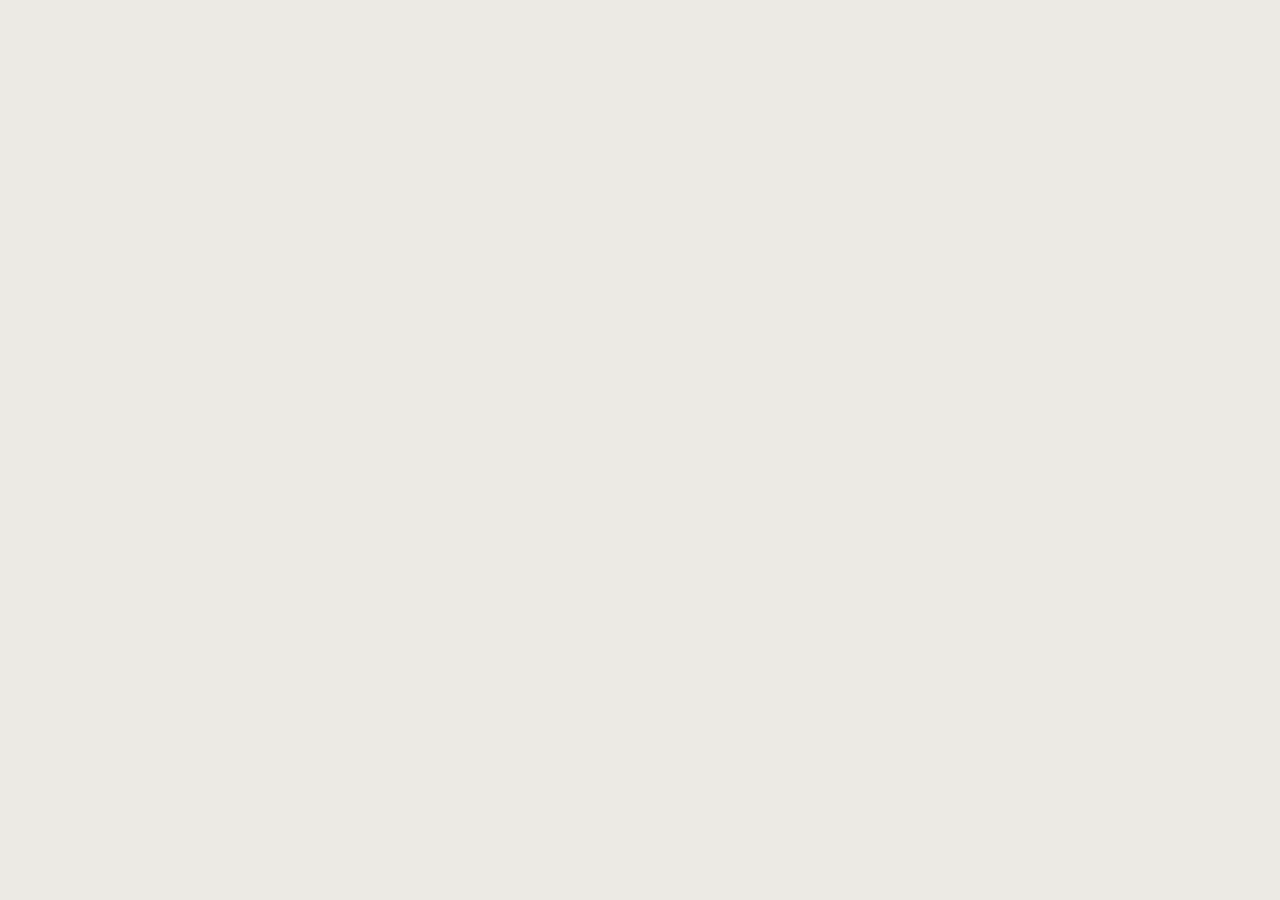
==== index.html @ 84afbc60 "FitMus : PWA courses, stock et recettes prise de masse Planning bienveillant (Mangé / Dehors / Je pa" ====
<!doctype html>
<html lang="fr">
<head>
  <meta charset="utf-8" />
  <meta name="viewport" content="width=device-width, initial-scale=1, viewport-fit=cover" />
  <meta name="theme-color" content="#F6F5F1" />
  <meta name="apple-mobile-web-app-capable" content="yes" />
  <meta name="apple-mobile-web-app-status-bar-style" content="default" />
  <meta name="apple-mobile-web-app-title" content="FitMus" />
  <title>FitMus</title>
  <link rel="manifest" href="manifest.webmanifest" />
  <link rel="icon" href="icons/icon.svg" type="image/svg+xml" />
  <link rel="apple-touch-icon" href="icons/icon.svg" />
  <link rel="preconnect" href="https://fonts.googleapis.com" />
  <link rel="preconnect" href="https://fonts.gstatic.com" crossorigin />
  <link href="https://fonts.googleapis.com/css2?family=Plus+Jakarta+Sans:wght@400;500;600;700;800&display=swap" rel="stylesheet" />
  <link rel="stylesheet" href="css/app.css" />
  <script type="importmap">
  {
    "imports": {
      "preact": "https://unpkg.com/preact@10.24.3/dist/preact.module.js",
      "preact/hooks": "https://unpkg.com/preact@10.24.3/hooks/dist/hooks.module.js",
      "htm": "https://unpkg.com/htm@3.1.1/dist/htm.module.js"
    }
  }
  </script>
</head>
<body>
  <div id="app"></div>
  <script type="module" src="js/main.js"></script>
  <script>
    if ('serviceWorker' in navigator) {
      window.addEventListener('load', () => navigator.serviceWorker.register('sw.js').catch(() => {}));
    }
  </script>
</body>
</html>
---- css/app.css ----
/* FitMus : design system. Mode clair lumineux, accents vert sauge / ardoise, badges doux. */
:root {
  color-scheme: light;
  --bg: #F6F5F1;
  --surface: #FFFFFF;
  --surface-2: #F1F0EB;
  --surface-3: #E9E7E1;
  --ink: #1E2A32;
  --ink-2: #51606B;
  --ink-3: #8B959C;
  --line: #E8E6E0;

  --sage: #6E9479;
  --sage-600: #557A61;
  --sage-700: #44654F;
  --sage-100: #DCE8DF;
  --sage-50: #EEF4EF;
  --slate: #3D5160;
  --slate-100: #DCE3E8;
  --slate-50: #ECF0F3;

  --amber: #8F621A;  --amber-50: #FBF1DF;
  --peach: #9C5537;  --peach-50: #FCEAE1;
  --lav: #6359A0;    --lav-50: #EFEDF8;
  --sky: #376688;    --sky-50: #E6EFF6;
  --mint: #2F7461;   --mint-50: #E2F2EC;
  --mute: #6B747B;   --mute-50: #EEEEEC;

  --r-sm: 12px;
  --r: 16px;
  --r-lg: 24px;
  --shadow-sm: 0 1px 2px rgba(30, 42, 50, .05);
  --shadow: 0 1px 2px rgba(30, 42, 50, .04), 0 6px 20px rgba(30, 42, 50, .06);
  --shadow-lg: 0 10px 40px rgba(30, 42, 50, .16);
  --ease: cubic-bezier(.2, .8, .2, 1);
  --font: 'Plus Jakarta Sans', system-ui, -apple-system, 'Segoe UI', Roboto, sans-serif;
  --nav-h: 68px;
  --safe-b: env(safe-area-inset-bottom, 0px);
}

* { box-sizing: border-box; -webkit-tap-highlight-color: transparent; }
html, body { margin: 0; padding: 0; }
body {
  background: var(--bg);
  color: var(--ink);
  font-family: var(--font);
  font-size: 15px;
  line-height: 1.45;
  -webkit-font-smoothing: antialiased;
  overscroll-behavior-y: none;
}
button { font: inherit; color: inherit; border: 0; background: none; padding: 0; cursor: pointer; }
input, textarea, select { font: inherit; color: inherit; }
h1, h2, h3, h4, p { margin: 0; }

/* ---------- App shell ---------- */
.app { max-width: 520px; margin: 0 auto; min-height: 100dvh; position: relative; }
.screen { padding: 12px 16px calc(var(--nav-h) + var(--safe-b) + 96px); animation: fadeUp .28s var(--ease); }
.screen.has-cta { padding-bottom: calc(var(--nav-h) + var(--safe-b) + 120px); }

.topbar { display: flex; align-items: center; justify-content: space-between; gap: 12px; padding: 8px 0 14px; }
.eyebrow { font-size: 12px; font-weight: 600; letter-spacing: .06em; text-transform: uppercase; color: var(--ink-3); }
.h1 { font-size: 26px; font-weight: 800; letter-spacing: -.02em; line-height: 1.15; }
.h2 { font-size: 18px; font-weight: 700; letter-spacing: -.01em; }
.h3 { font-size: 15px; font-weight: 700; }
.muted { color: var(--ink-2); }
.subtle { color: var(--ink-3); font-size: 13px; }
.small { font-size: 13px; }
.xs { font-size: 12px; }
.strong { font-weight: 700; }
.num { font-variant-numeric: tabular-nums; }
.section-title { display: flex; align-items: baseline; justify-content: space-between; margin: 22px 2px 10px; }
.stack > * + * { margin-top: 10px; }
.row { display: flex; align-items: center; gap: 10px; }
.row.wrap { flex-wrap: wrap; }
.row.between { justify-content: space-between; }
.grow { flex: 1; min-width: 0; }
.ellipsis { white-space: nowrap; overflow: hidden; text-overflow: ellipsis; }
.center { text-align: center; }

/* ---------- Bottom nav ---------- */
.bottom-nav {
  position: fixed; left: 50%; transform: translateX(-50%); bottom: 0; z-index: 40;
  width: 100%; max-width: 520px;
  height: calc(var(--nav-h) + var(--safe-b)); padding: 6px 10px var(--safe-b);
  background: rgba(255, 255, 255, .92); backdrop-filter: blur(16px); -webkit-backdrop-filter: blur(16px);
  border-top: 1px solid var(--line);
  display: grid; grid-template-columns: repeat(4, 1fr);
}
.nav-btn { display: flex; flex-direction: column; align-items: center; justify-content: center; gap: 3px; font-size: 11px; font-weight: 600; color: var(--ink-3); position: relative; transition: color .2s; }
.nav-btn .nav-ico { width: 52px; height: 30px; border-radius: 999px; display: grid; place-items: center; transition: background .25s var(--ease), transform .2s var(--ease); }
.nav-btn.active { color: var(--sage-700); }
.nav-btn.active .nav-ico { background: var(--sage-100); }
.nav-btn:active .nav-ico { transform: scale(.92); }
.nav-badge { position: absolute; top: 2px; left: calc(50% + 10px); min-width: 18px; height: 18px; padding: 0 5px; border-radius: 999px; background: var(--slate); color: #fff; font-size: 10px; font-weight: 700; display: grid; place-items: center; }

/* ---------- Cards ---------- */
.card { background: var(--surface); border-radius: var(--r); box-shadow: var(--shadow); padding: 14px; }
.card.flat { box-shadow: none; border: 1px solid var(--line); }
.card.tint-sage { background: var(--sage-50); box-shadow: none; }
.card.tint-slate { background: var(--slate-50); box-shadow: none; }
.card.tint-amber { background: var(--amber-50); box-shadow: none; }
.card.tint-lav { background: var(--lav-50); box-shadow: none; }
.card.pad-lg { padding: 18px; }
.card.tappable { transition: transform .15s var(--ease), box-shadow .2s; cursor: pointer; }
.card.tappable:active { transform: scale(.985); }

/* ---------- Buttons ---------- */
.btn { display: inline-flex; align-items: center; justify-content: center; gap: 8px; height: 44px; padding: 0 18px; border-radius: 999px; font-weight: 700; font-size: 15px; transition: transform .12s var(--ease), background .2s, opacity .2s; white-space: nowrap; }
.btn:active { transform: scale(.96); }
.btn:disabled { opacity: .45; pointer-events: none; }
.btn.primary { background: var(--sage-600); color: #fff; box-shadow: 0 6px 18px rgba(85, 122, 97, .3); }
.btn.dark { background: var(--slate); color: #fff; }
.btn.soft { background: var(--sage-50); color: var(--sage-700); }
.btn.ghost { background: var(--surface-2); color: var(--ink); }
.btn.outline { border: 1.5px solid var(--line); background: var(--surface); }
.btn.block { width: 100%; }
.btn.lg { height: 54px; font-size: 16px; }
.btn.sm { height: 34px; padding: 0 12px; font-size: 13px; }
.icon-btn { width: 40px; height: 40px; border-radius: 999px; display: grid; place-items: center; background: var(--surface); box-shadow: var(--shadow-sm); border: 1px solid var(--line); transition: transform .12s var(--ease); flex: none; }
.icon-btn:active { transform: scale(.9); }
.icon-btn.sm { width: 32px; height: 32px; }
.icon-btn.plain { background: transparent; box-shadow: none; border: 0; }

/* Actions rapides sur les créneaux */
.quick-actions { display: grid; grid-template-columns: repeat(3, 1fr); gap: 6px; margin-top: 12px; }
.qa { display: flex; align-items: center; justify-content: center; gap: 6px; height: 38px; border-radius: 12px; font-size: 12.5px; font-weight: 700; background: var(--surface-2); color: var(--ink-2); transition: transform .12s var(--ease), background .2s; }
.qa:active { transform: scale(.95); }
.qa.eat { background: var(--sage-50); color: var(--sage-700); }
.qa.out { background: var(--slate-50); color: var(--slate); }
.qa.skip { background: var(--lav-50); color: var(--lav); }

/* CTA flottant */
.floating-cta { position: fixed; left: 50%; transform: translateX(-50%); bottom: calc(var(--nav-h) + var(--safe-b) + 12px); width: calc(100% - 32px); max-width: 488px; z-index: 30; animation: fadeUp .35s var(--ease); }

/* ---------- Chips ---------- */
.chips { display: flex; gap: 8px; flex-wrap: wrap; }
.chips.scroll { flex-wrap: nowrap; overflow-x: auto; scrollbar-width: none; margin: 0 -16px; padding: 2px 16px 4px; }
.chips.scroll::-webkit-scrollbar { display: none; }
.chip { display: inline-flex; align-items: center; gap: 6px; height: 36px; padding: 0 14px; border-radius: 999px; background: var(--surface); border: 1.5px solid var(--line); font-size: 13.5px; font-weight: 600; color: var(--ink-2); white-space: nowrap; transition: all .18s var(--ease); flex: none; }
.chip:active { transform: scale(.95); }
.chip.active { background: var(--slate); border-color: var(--slate); color: #fff; }
.chip.active-sage { background: var(--sage-600); border-color: var(--sage-600); color: #fff; }
.chip.sm { height: 30px; padding: 0 11px; font-size: 12.5px; }
.chip .x { opacity: .6; margin-right: -4px; }
.chip.dashed { border-style: dashed; color: var(--ink-3); }

/* ---------- Badges ---------- */
.badge { display: inline-flex; align-items: center; gap: 4px; height: 22px; padding: 0 8px; border-radius: 999px; font-size: 11.5px; font-weight: 700; white-space: nowrap; }
.badge.sage { background: var(--sage-50); color: var(--sage-700); }
.badge.slate { background: var(--slate-50); color: var(--slate); }
.badge.amber { background: var(--amber-50); color: var(--amber); }
.badge.peach { background: var(--peach-50); color: var(--peach); }
.badge.lav { background: var(--lav-50); color: var(--lav); }
.badge.sky { background: var(--sky-50); color: var(--sky); }
.badge.mint { background: var(--mint-50); color: var(--mint); }
.badge.mute { background: var(--mute-50); color: var(--mute); }
.badge.neutral { background: var(--surface-2); color: var(--ink-2); }

/* ---------- Segmented ---------- */
.seg { display: flex; background: var(--surface-3); border-radius: 999px; padding: 4px; gap: 2px; }
.seg button { flex: 1; height: 36px; border-radius: 999px; font-size: 13.5px; font-weight: 700; color: var(--ink-2); transition: all .22s var(--ease); display: inline-flex; align-items: center; justify-content: center; gap: 6px; }
.seg button.on { background: var(--surface); color: var(--ink); box-shadow: var(--shadow-sm); }

/* ---------- Day strip ---------- */
.days { display: grid; grid-template-columns: repeat(7, 1fr); gap: 6px; }
.day { display: flex; flex-direction: column; align-items: center; padding: 8px 0 7px; border-radius: 14px; background: var(--surface); border: 1.5px solid transparent; transition: all .2s var(--ease); }
.day .dname { font-size: 11px; font-weight: 600; color: var(--ink-3); text-transform: uppercase; letter-spacing: .03em; }
.day .dnum { font-size: 17px; font-weight: 800; margin-top: 1px; }
.day .dots { display: flex; gap: 2px; margin-top: 4px; height: 5px; }
.day .dots i { width: 5px; height: 5px; border-radius: 99px; background: var(--surface-3); }
.day .dots i.on { background: var(--sage); }
.day .dots i.out { background: var(--slate-100); }
.day .dots i.skip { background: #CFCBEA; }
.day.today { border-color: var(--sage-100); }
.day.sel { background: var(--slate); color: #fff; }
.day.sel .dname { color: rgba(255, 255, 255, .7); }
.day.sel .dots i { background: rgba(255, 255, 255, .25); }
.day.sel .dots i.on { background: #A9CDB3; }
.day:active { transform: scale(.94); }

/* ---------- Meal slot ---------- */
.slot { position: relative; }
.slot-head { display: flex; align-items: center; gap: 8px; margin-bottom: 10px; }
.slot-ico { width: 30px; height: 30px; border-radius: 10px; display: grid; place-items: center; font-size: 16px; background: var(--surface-2); }
.slot-label { font-weight: 700; font-size: 14px; }
.meal { display: flex; align-items: center; gap: 12px; }
.thumb { width: 56px; height: 56px; border-radius: 14px; display: grid; place-items: center; font-size: 28px; flex: none; }
.thumb.lg { width: 100%; height: 170px; border-radius: 22px; font-size: 76px; }
.thumb.sm { width: 42px; height: 42px; border-radius: 12px; font-size: 22px; }
.meal-meta { display: flex; gap: 10px; color: var(--ink-3); font-size: 12.5px; font-weight: 600; margin-top: 3px; flex-wrap: wrap; }
.meal-meta span { display: inline-flex; align-items: center; gap: 3px; }
.slot.state-eaten .meal, .slot.state-skipped .meal { opacity: .72; }
.status-line { display: flex; align-items: center; gap: 8px; margin-top: 10px; flex-wrap: wrap; }
.suggest { display: flex; align-items: center; gap: 10px; padding: 8px; border-radius: 14px; background: var(--surface-2); width: 100%; text-align: left; transition: transform .12s var(--ease), background .2s; }
.suggest:active { transform: scale(.98); background: var(--sage-50); }
.suggest + .suggest { margin-top: 6px; }

/* ---------- Ring ---------- */
.ring-wrap { position: relative; width: 76px; height: 76px; flex: none; }
.ring-wrap svg { transform: rotate(-90deg); }
.ring-center { position: absolute; inset: 0; display: grid; place-items: center; text-align: center; font-weight: 800; font-size: 15px; line-height: 1.05; }
.ring-center small { display: block; font-size: 10px; color: var(--ink-3); font-weight: 600; }
.bar { height: 8px; background: var(--surface-3); border-radius: 99px; overflow: hidden; }
.bar > i { display: block; height: 100%; background: var(--sage); border-radius: 99px; transition: width .5s var(--ease); }

/* ---------- Lists ---------- */
.list { background: var(--surface); border-radius: var(--r); box-shadow: var(--shadow); overflow: hidden; }
.list-item { display: flex; align-items: center; gap: 12px; padding: 12px 14px; background: var(--surface); position: relative; min-height: 64px; }
.list-item + .list-item, .swipe + .swipe .list-item { border-top: 1px solid var(--line); }
.aisle-title { display: flex; align-items: center; justify-content: space-between; padding: 0 4px; margin: 18px 0 8px; font-size: 12px; font-weight: 700; letter-spacing: .05em; text-transform: uppercase; color: var(--ink-3); }

/* Checkbox large */
.check { width: 30px; height: 30px; border-radius: 99px; border: 2px solid var(--surface-3); display: grid; place-items: center; flex: none; transition: all .22s var(--ease); background: var(--surface); }
.check svg { opacity: 0; transform: scale(.5); transition: all .22s var(--ease); }
.check.on { background: var(--sage-600); border-color: var(--sage-600); color: #fff; }
.check.on svg { opacity: 1; transform: scale(1); }
.list-item.checked .item-name { text-decoration: line-through; color: var(--ink-3); }
.list-item.checked .price { color: var(--ink-3); }
.store-mode .list-item { min-height: 76px; }
.store-mode .item-name { font-size: 17px; }
.store-mode .check { width: 36px; height: 36px; }

/* Swipe */
.swipe { position: relative; overflow: hidden; touch-action: pan-y; }
.swipe-bg { position: absolute; inset: 0; display: flex; align-items: center; justify-content: space-between; padding: 0 20px; font-weight: 700; font-size: 13px; }
.swipe-bg .l { color: var(--sage-700); display: flex; align-items: center; gap: 6px; }
.swipe-bg .r { color: var(--peach); display: flex; align-items: center; gap: 6px; margin-left: auto; }
.swipe-fg { position: relative; z-index: 1; transition: transform .25s var(--ease); will-change: transform; }
.swipe-fg.dragging { transition: none; }

/* Stepper */
.stepper { display: inline-flex; align-items: center; background: var(--surface-2); border-radius: 999px; height: 34px; flex: none; }
.stepper button { width: 34px; height: 34px; display: grid; place-items: center; border-radius: 99px; }
.stepper button:active { background: var(--surface-3); }
.stepper span { min-width: 26px; text-align: center; font-weight: 700; font-size: 14px; font-variant-numeric: tabular-nums; }

/* Inputs */
.field { width: 100%; height: 48px; border-radius: 14px; border: 1.5px solid var(--line); background: var(--surface); padding: 0 14px; outline: none; transition: border-color .2s, box-shadow .2s; }
.field:focus { border-color: var(--sage); box-shadow: 0 0 0 4px var(--sage-50); }
textarea.field { height: auto; min-height: 150px; padding: 12px 14px; resize: vertical; font-family: ui-monospace, 'Cascadia Mono', Consolas, monospace; font-size: 12.5px; }
.search { position: relative; }
.search .field { padding-left: 42px; }
.search > svg { position: absolute; left: 14px; top: 50%; transform: translateY(-50%); color: var(--ink-3); }
.label { font-size: 12.5px; font-weight: 700; color: var(--ink-2); margin: 0 2px 6px; display: block; }

/* Toggle */
.toggle { width: 48px; height: 28px; border-radius: 99px; background: var(--surface-3); position: relative; transition: background .2s; flex: none; }
.toggle::after { content: ''; position: absolute; top: 3px; left: 3px; width: 22px; height: 22px; border-radius: 99px; background: #fff; box-shadow: var(--shadow-sm); transition: transform .25s var(--ease); }
.toggle.on { background: var(--sage-600); }
.toggle.on::after { transform: translateX(20px); }

/* ---------- Bottom sheet ---------- */
.sheet-backdrop { position: fixed; inset: 0; background: rgba(30, 42, 50, .38); z-index: 60; animation: fade .2s ease; }
.sheet { position: fixed; left: 50%; bottom: 0; transform: translateX(-50%); width: 100%; max-width: 520px; max-height: 92dvh; background: var(--bg); border-radius: 26px 26px 0 0; z-index: 61; display: flex; flex-direction: column; animation: sheetUp .34s var(--ease); box-shadow: var(--shadow-lg); }
.sheet-handle { padding: 10px 0 4px; display: grid; place-items: center; cursor: grab; touch-action: none; }
.sheet-handle i { width: 40px; height: 5px; border-radius: 99px; background: var(--surface-3); }
.sheet-head { display: flex; align-items: center; justify-content: space-between; padding: 4px 16px 10px; gap: 10px; }
.sheet-body { overflow-y: auto; padding: 4px 16px calc(20px + var(--safe-b)); -webkit-overflow-scrolling: touch; }
.sheet-foot { padding: 10px 16px calc(14px + var(--safe-b)); border-top: 1px solid var(--line); background: var(--bg); }

/* ---------- Toast ---------- */
.toasts { position: fixed; left: 50%; transform: translateX(-50%); bottom: calc(var(--nav-h) + var(--safe-b) + 76px); z-index: 80; width: calc(100% - 32px); max-width: 488px; display: flex; flex-direction: column; gap: 8px; pointer-events: none; }
.toast { pointer-events: auto; background: var(--ink); color: #fff; border-radius: 16px; padding: 12px 14px; display: flex; align-items: center; gap: 12px; font-size: 14px; font-weight: 600; box-shadow: var(--shadow-lg); animation: toastIn .3s var(--ease); }
.toast button { color: #B7D6C0; font-weight: 800; margin-left: auto; padding: 4px 2px; }

/* ---------- Divers ---------- */
.empty { text-align: center; padding: 28px 16px; color: var(--ink-3); }
.empty .big { font-size: 40px; margin-bottom: 6px; }
.hr { height: 1px; background: var(--line); margin: 14px 0; }
.kv { display: flex; justify-content: space-between; padding: 8px 0; font-size: 14px; }
.kv + .kv { border-top: 1px dashed var(--line); }
.steps { counter-reset: s; list-style: none; padding: 0; margin: 0; }
.steps li { counter-increment: s; display: flex; gap: 12px; padding: 10px 0; }
.steps li::before { content: counter(s); width: 28px; height: 28px; border-radius: 99px; background: var(--sage-50); color: var(--sage-700); font-weight: 800; font-size: 13px; display: grid; place-items: center; flex: none; }
.dot { width: 8px; height: 8px; border-radius: 99px; flex: none; }
.dot.ok { background: var(--sage); }
.dot.no { background: var(--surface-3); border: 1.5px solid var(--ink-3); }
.dot.part { background: #E2C68A; }
.stat-grid { display: grid; grid-template-columns: repeat(4, 1fr); gap: 8px; }
.stat { background: var(--surface); border-radius: 14px; padding: 10px 6px; text-align: center; box-shadow: var(--shadow-sm); }
.stat b { display: block; font-size: 15px; font-weight: 800; }
.stat span { font-size: 11px; color: var(--ink-3); font-weight: 600; }
.recipe-grid { display: grid; grid-template-columns: 1fr 1fr; gap: 12px; }
.rcard { background: var(--surface); border-radius: var(--r); box-shadow: var(--shadow); overflow: hidden; text-align: left; display: flex; flex-direction: column; transition: transform .15s var(--ease); }
.rcard:active { transform: scale(.97); }
.rcard .rthumb { height: 104px; display: grid; place-items: center; font-size: 52px; position: relative; }
.rcard .rthumb .badge { position: absolute; top: 8px; left: 8px; }
.rcard .rbody { padding: 10px 12px 12px; display: flex; flex-direction: column; gap: 4px; flex: 1; }
.rcard .rname { font-weight: 700; font-size: 14px; line-height: 1.25; }
.brand { font-size: 10.5px; font-weight: 800; letter-spacing: .02em; padding: 2px 6px; border-radius: 6px; }
.brand.mr { background: var(--sky-50); color: var(--sky); }
.brand.eco { background: var(--amber-50); color: var(--amber); }
.brand.bio { background: var(--mint-50); color: var(--mint); }
.brand.vrac { background: var(--surface-2); color: var(--ink-2); }
.hist-item { display: flex; align-items: center; gap: 12px; }
.collapse-btn { width: 100%; display: flex; align-items: center; justify-content: space-between; padding: 12px 4px; color: var(--ink-2); font-weight: 700; font-size: 13.5px; }

@keyframes fadeUp { from { opacity: 0; transform: translateY(8px); } to { opacity: 1; transform: none; } }
@keyframes fade { from { opacity: 0; } to { opacity: 1; } }
@keyframes sheetUp { from { transform: translate(-50%, 100%); } to { transform: translate(-50%, 0); } }
@keyframes toastIn { from { opacity: 0; transform: translateY(12px) scale(.98); } to { opacity: 1; transform: none; } }
@keyframes pop { 0% { transform: scale(1); } 40% { transform: scale(1.18); } 100% { transform: scale(1); } }
.pop { animation: pop .3s var(--ease); }

@media (prefers-reduced-motion: reduce) {
  *, *::before, *::after { animation-duration: .01ms !important; transition-duration: .01ms !important; }
}
@media (min-width: 560px) {
  body { background: #ECEAE4; }
  .app { background: var(--bg); box-shadow: 0 0 0 1px var(--line); }
}
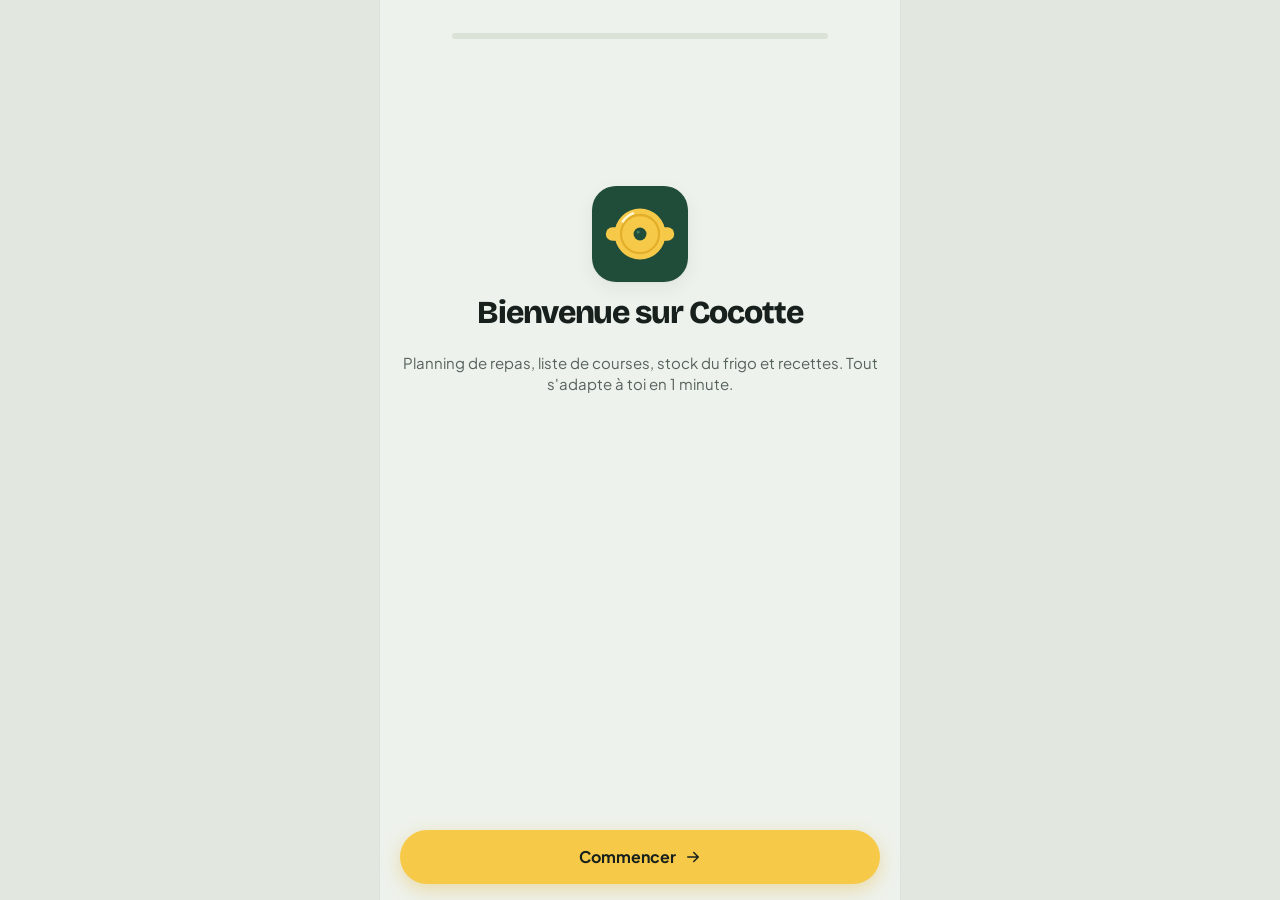
==== commit a91616c3: "Cocotte v2 : onboarding, objectifs adaptatifs, banque de produits multi-magasins, scan code-barres, " ====
--- a/index.html
+++ b/index.html
@@ -3,35 +3,30 @@
 <head>
   <meta charset="utf-8" />
   <meta name="viewport" content="width=device-width, initial-scale=1, viewport-fit=cover" />
-  <meta name="theme-color" content="#F6F5F1" />
+  <meta http-equiv="Content-Security-Policy" content="default-src 'self'; script-src 'self'; style-src 'self'; img-src 'self' data: blob: https://images.openfoodfacts.org; font-src 'self'; connect-src 'self' https://world.openfoodfacts.org; media-src 'self' blob:; worker-src 'self'; manifest-src 'self'; object-src 'none'; base-uri 'self'; form-action 'none'" />
+  <meta name="referrer" content="no-referrer" />
+  <meta name="theme-color" content="#EEF2EC" />
   <meta name="apple-mobile-web-app-capable" content="yes" />
+  <meta name="mobile-web-app-capable" content="yes" />
   <meta name="apple-mobile-web-app-status-bar-style" content="default" />
-  <meta name="apple-mobile-web-app-title" content="FitMus" />
-  <title>FitMus</title>
+  <meta name="apple-mobile-web-app-title" content="Cocotte" />
+  <meta name="description" content="Planning repas, liste de courses, stock du frigo et recettes, adaptés à ton objectif." />
+  <title>Cocotte</title>
   <link rel="manifest" href="manifest.webmanifest" />
   <link rel="icon" href="icons/icon.svg" type="image/svg+xml" />
-  <link rel="apple-touch-icon" href="icons/icon.svg" />
-  <link rel="preconnect" href="https://fonts.googleapis.com" />
-  <link rel="preconnect" href="https://fonts.gstatic.com" crossorigin />
-  <link href="https://fonts.googleapis.com/css2?family=Plus+Jakarta+Sans:wght@400;500;600;700;800&display=swap" rel="stylesheet" />
+  <link rel="icon" href="icons/favicon-32.png" sizes="32x32" type="image/png" />
+  <link rel="apple-touch-icon" href="icons/apple-touch-icon.png" />
+  <link rel="preload" href="fonts/jakarta.woff2" as="font" type="font/woff2" crossorigin />
+  <link rel="preload" href="fonts/bricolage.woff2" as="font" type="font/woff2" crossorigin />
+  <link rel="modulepreload" href="vendor/preact.module.js" />
+  <link rel="modulepreload" href="vendor/hooks.module.js" />
+  <link rel="modulepreload" href="vendor/htm.module.js" />
+  <link rel="stylesheet" href="css/fonts.css" />
   <link rel="stylesheet" href="css/app.css" />
-  <script type="importmap">
-  {
-    "imports": {
-      "preact": "https://unpkg.com/preact@10.24.3/dist/preact.module.js",
-      "preact/hooks": "https://unpkg.com/preact@10.24.3/hooks/dist/hooks.module.js",
-      "htm": "https://unpkg.com/htm@3.1.1/dist/htm.module.js"
-    }
-  }
-  </script>
+  <script src="js/boot.js"></script>
 </head>
 <body>
   <div id="app"></div>
   <script type="module" src="js/main.js"></script>
-  <script>
-    if ('serviceWorker' in navigator) {
-      window.addEventListener('load', () => navigator.serviceWorker.register('sw.js').catch(() => {}));
-    }
-  </script>
 </body>
 </html>
--- a/css/fonts.css
+++ b/css/fonts.css
@@ -0,0 +1,2 @@
+@font-face{font-family:'Bricolage Grotesque';font-weight:700 800;font-display:swap;src:url(../fonts/bricolage.woff2) format('woff2');unicode-range:U+0000-00FF,U+0131,U+0152-0153,U+02BB-02BC,U+02C6,U+02DA,U+02DC,U+0304,U+0308,U+0329,U+2000-206F,U+20AC,U+2122,U+2191,U+2193,U+2212,U+2215,U+FEFF,U+FFFD}
+@font-face{font-family:'Plus Jakarta Sans';font-weight:400 800;font-display:swap;src:url(../fonts/jakarta.woff2) format('woff2');unicode-range:U+0000-00FF,U+0131,U+0152-0153,U+02BB-02BC,U+02C6,U+02DA,U+02DC,U+0304,U+0308,U+0329,U+2000-206F,U+20AC,U+2122,U+2191,U+2193,U+2212,U+2215,U+FEFF,U+FFFD}
--- a/css/app.css
+++ b/css/app.css
@@ -1,26 +1,29 @@
-/* FitMus : design system. Mode clair lumineux, accents vert sauge / ardoise, badges doux. */
 :root {
   color-scheme: light;
-  --bg: #F6F5F1;
+  --bg: #EEF2EC;
   --surface: #FFFFFF;
-  --surface-2: #F1F0EB;
-  --surface-3: #E9E7E1;
-  --ink: #1E2A32;
-  --ink-2: #51606B;
-  --ink-3: #8B959C;
-  --line: #E8E6E0;
-
-  --sage: #6E9479;
-  --sage-600: #557A61;
-  --sage-700: #44654F;
-  --sage-100: #DCE8DF;
-  --sage-50: #EEF4EF;
-  --slate: #3D5160;
-  --slate-100: #DCE3E8;
-  --slate-50: #ECF0F3;
-
-  --amber: #8F621A;  --amber-50: #FBF1DF;
-  --peach: #9C5537;  --peach-50: #FCEAE1;
+  --surface-2: #E6ECE4;
+  --surface-3: #DAE2D8;
+  --ink: #17201C;
+  --ink-2: #56625C;
+  --ink-3: #87938C;
+  --line: #DCE3DA;
+
+  --sage: #3E7A60;
+  --sage-600: #1F4D3A;
+  --sage-700: #1F4D3A;
+  --sage-100: #CFE6D6;
+  --sage-50: #E2EFE5;
+  --slate: #24332C;
+  --slate-100: #D7DFDA;
+  --slate-50: #E7EDE9;
+
+  --beurre: #F7C948;
+  --beurre-600: #E3AE2A;
+  --beurre-50: #FCEBB4;
+
+  --amber: #7A5A06;  --amber-50: #FCEBB4;
+  --peach: #8F4A22;  --peach-50: #FDE3D2;
   --lav: #6359A0;    --lav-50: #EFEDF8;
   --sky: #376688;    --sky-50: #E6EFF6;
   --mint: #2F7461;   --mint-50: #E2F2EC;
@@ -34,6 +37,7 @@
   --shadow-lg: 0 10px 40px rgba(30, 42, 50, .16);
   --ease: cubic-bezier(.2, .8, .2, 1);
   --font: 'Plus Jakarta Sans', system-ui, -apple-system, 'Segoe UI', Roboto, sans-serif;
+  --display: 'Bricolage Grotesque', 'Plus Jakarta Sans', system-ui, sans-serif;
   --nav-h: 68px;
   --safe-b: env(safe-area-inset-bottom, 0px);
 }
@@ -53,15 +57,14 @@
 input, textarea, select { font: inherit; color: inherit; }
 h1, h2, h3, h4, p { margin: 0; }
 
-/* ---------- App shell ---------- */
 .app { max-width: 520px; margin: 0 auto; min-height: 100dvh; position: relative; }
 .screen { padding: 12px 16px calc(var(--nav-h) + var(--safe-b) + 96px); animation: fadeUp .28s var(--ease); }
 .screen.has-cta { padding-bottom: calc(var(--nav-h) + var(--safe-b) + 120px); }
 
 .topbar { display: flex; align-items: center; justify-content: space-between; gap: 12px; padding: 8px 0 14px; }
 .eyebrow { font-size: 12px; font-weight: 600; letter-spacing: .06em; text-transform: uppercase; color: var(--ink-3); }
-.h1 { font-size: 26px; font-weight: 800; letter-spacing: -.02em; line-height: 1.15; }
-.h2 { font-size: 18px; font-weight: 700; letter-spacing: -.01em; }
+.h1 { font-family: var(--display); font-size: 30px; font-weight: 800; letter-spacing: -.035em; line-height: 1.05; }
+.h2 { font-family: var(--display); font-size: 19px; font-weight: 700; letter-spacing: -.015em; }
 .h3 { font-size: 15px; font-weight: 700; }
 .muted { color: var(--ink-2); }
 .subtle { color: var(--ink-3); font-size: 13px; }
@@ -78,7 +81,6 @@
 .ellipsis { white-space: nowrap; overflow: hidden; text-overflow: ellipsis; }
 .center { text-align: center; }
 
-/* ---------- Bottom nav ---------- */
 .bottom-nav {
   position: fixed; left: 50%; transform: translateX(-50%); bottom: 0; z-index: 40;
   width: 100%; max-width: 520px;
@@ -94,7 +96,6 @@
 .nav-btn:active .nav-ico { transform: scale(.92); }
 .nav-badge { position: absolute; top: 2px; left: calc(50% + 10px); min-width: 18px; height: 18px; padding: 0 5px; border-radius: 999px; background: var(--slate); color: #fff; font-size: 10px; font-weight: 700; display: grid; place-items: center; }
 
-/* ---------- Cards ---------- */
 .card { background: var(--surface); border-radius: var(--r); box-shadow: var(--shadow); padding: 14px; }
 .card.flat { box-shadow: none; border: 1px solid var(--line); }
 .card.tint-sage { background: var(--sage-50); box-shadow: none; }
@@ -105,11 +106,10 @@
 .card.tappable { transition: transform .15s var(--ease), box-shadow .2s; cursor: pointer; }
 .card.tappable:active { transform: scale(.985); }
 
-/* ---------- Buttons ---------- */
 .btn { display: inline-flex; align-items: center; justify-content: center; gap: 8px; height: 44px; padding: 0 18px; border-radius: 999px; font-weight: 700; font-size: 15px; transition: transform .12s var(--ease), background .2s, opacity .2s; white-space: nowrap; }
 .btn:active { transform: scale(.96); }
 .btn:disabled { opacity: .45; pointer-events: none; }
-.btn.primary { background: var(--sage-600); color: #fff; box-shadow: 0 6px 18px rgba(85, 122, 97, .3); }
+.btn.primary { background: var(--beurre); color: var(--ink); box-shadow: 0 6px 18px rgba(227, 174, 42, .35); }
 .btn.dark { background: var(--slate); color: #fff; }
 .btn.soft { background: var(--sage-50); color: var(--sage-700); }
 .btn.ghost { background: var(--surface-2); color: var(--ink); }
@@ -122,18 +122,15 @@
 .icon-btn.sm { width: 32px; height: 32px; }
 .icon-btn.plain { background: transparent; box-shadow: none; border: 0; }
 
-/* Actions rapides sur les créneaux */
 .quick-actions { display: grid; grid-template-columns: repeat(3, 1fr); gap: 6px; margin-top: 12px; }
 .qa { display: flex; align-items: center; justify-content: center; gap: 6px; height: 38px; border-radius: 12px; font-size: 12.5px; font-weight: 700; background: var(--surface-2); color: var(--ink-2); transition: transform .12s var(--ease), background .2s; }
 .qa:active { transform: scale(.95); }
-.qa.eat { background: var(--sage-50); color: var(--sage-700); }
+.qa.eat { background: var(--sage-600); color: #fff; }
 .qa.out { background: var(--slate-50); color: var(--slate); }
 .qa.skip { background: var(--lav-50); color: var(--lav); }
 
-/* CTA flottant */
 .floating-cta { position: fixed; left: 50%; transform: translateX(-50%); bottom: calc(var(--nav-h) + var(--safe-b) + 12px); width: calc(100% - 32px); max-width: 488px; z-index: 30; animation: fadeUp .35s var(--ease); }
 
-/* ---------- Chips ---------- */
 .chips { display: flex; gap: 8px; flex-wrap: wrap; }
 .chips.scroll { flex-wrap: nowrap; overflow-x: auto; scrollbar-width: none; margin: 0 -16px; padding: 2px 16px 4px; }
 .chips.scroll::-webkit-scrollbar { display: none; }
@@ -145,7 +142,6 @@
 .chip .x { opacity: .6; margin-right: -4px; }
 .chip.dashed { border-style: dashed; color: var(--ink-3); }
 
-/* ---------- Badges ---------- */
 .badge { display: inline-flex; align-items: center; gap: 4px; height: 22px; padding: 0 8px; border-radius: 999px; font-size: 11.5px; font-weight: 700; white-space: nowrap; }
 .badge.sage { background: var(--sage-50); color: var(--sage-700); }
 .badge.slate { background: var(--slate-50); color: var(--slate); }
@@ -157,12 +153,10 @@
 .badge.mute { background: var(--mute-50); color: var(--mute); }
 .badge.neutral { background: var(--surface-2); color: var(--ink-2); }
 
-/* ---------- Segmented ---------- */
 .seg { display: flex; background: var(--surface-3); border-radius: 999px; padding: 4px; gap: 2px; }
 .seg button { flex: 1; height: 36px; border-radius: 999px; font-size: 13.5px; font-weight: 700; color: var(--ink-2); transition: all .22s var(--ease); display: inline-flex; align-items: center; justify-content: center; gap: 6px; }
 .seg button.on { background: var(--surface); color: var(--ink); box-shadow: var(--shadow-sm); }
 
-/* ---------- Day strip ---------- */
 .days { display: grid; grid-template-columns: repeat(7, 1fr); gap: 6px; }
 .day { display: flex; flex-direction: column; align-items: center; padding: 8px 0 7px; border-radius: 14px; background: var(--surface); border: 1.5px solid transparent; transition: all .2s var(--ease); }
 .day .dname { font-size: 11px; font-weight: 600; color: var(--ink-3); text-transform: uppercase; letter-spacing: .03em; }
@@ -179,7 +173,6 @@
 .day.sel .dots i.on { background: #A9CDB3; }
 .day:active { transform: scale(.94); }
 
-/* ---------- Meal slot ---------- */
 .slot { position: relative; }
 .slot-head { display: flex; align-items: center; gap: 8px; margin-bottom: 10px; }
 .slot-ico { width: 30px; height: 30px; border-radius: 10px; display: grid; place-items: center; font-size: 16px; background: var(--surface-2); }
@@ -196,7 +189,6 @@
 .suggest:active { transform: scale(.98); background: var(--sage-50); }
 .suggest + .suggest { margin-top: 6px; }
 
-/* ---------- Ring ---------- */
 .ring-wrap { position: relative; width: 76px; height: 76px; flex: none; }
 .ring-wrap svg { transform: rotate(-90deg); }
 .ring-center { position: absolute; inset: 0; display: grid; place-items: center; text-align: center; font-weight: 800; font-size: 15px; line-height: 1.05; }
@@ -204,13 +196,11 @@
 .bar { height: 8px; background: var(--surface-3); border-radius: 99px; overflow: hidden; }
 .bar > i { display: block; height: 100%; background: var(--sage); border-radius: 99px; transition: width .5s var(--ease); }
 
-/* ---------- Lists ---------- */
 .list { background: var(--surface); border-radius: var(--r); box-shadow: var(--shadow); overflow: hidden; }
 .list-item { display: flex; align-items: center; gap: 12px; padding: 12px 14px; background: var(--surface); position: relative; min-height: 64px; }
 .list-item + .list-item, .swipe + .swipe .list-item { border-top: 1px solid var(--line); }
 .aisle-title { display: flex; align-items: center; justify-content: space-between; padding: 0 4px; margin: 18px 0 8px; font-size: 12px; font-weight: 700; letter-spacing: .05em; text-transform: uppercase; color: var(--ink-3); }
 
-/* Checkbox large */
 .check { width: 30px; height: 30px; border-radius: 99px; border: 2px solid var(--surface-3); display: grid; place-items: center; flex: none; transition: all .22s var(--ease); background: var(--surface); }
 .check svg { opacity: 0; transform: scale(.5); transition: all .22s var(--ease); }
 .check.on { background: var(--sage-600); border-color: var(--sage-600); color: #fff; }
@@ -221,7 +211,6 @@
 .store-mode .item-name { font-size: 17px; }
 .store-mode .check { width: 36px; height: 36px; }
 
-/* Swipe */
 .swipe { position: relative; overflow: hidden; touch-action: pan-y; }
 .swipe-bg { position: absolute; inset: 0; display: flex; align-items: center; justify-content: space-between; padding: 0 20px; font-weight: 700; font-size: 13px; }
 .swipe-bg .l { color: var(--sage-700); display: flex; align-items: center; gap: 6px; }
@@ -229,13 +218,11 @@
 .swipe-fg { position: relative; z-index: 1; transition: transform .25s var(--ease); will-change: transform; }
 .swipe-fg.dragging { transition: none; }
 
-/* Stepper */
 .stepper { display: inline-flex; align-items: center; background: var(--surface-2); border-radius: 999px; height: 34px; flex: none; }
 .stepper button { width: 34px; height: 34px; display: grid; place-items: center; border-radius: 99px; }
 .stepper button:active { background: var(--surface-3); }
 .stepper span { min-width: 26px; text-align: center; font-weight: 700; font-size: 14px; font-variant-numeric: tabular-nums; }
 
-/* Inputs */
 .field { width: 100%; height: 48px; border-radius: 14px; border: 1.5px solid var(--line); background: var(--surface); padding: 0 14px; outline: none; transition: border-color .2s, box-shadow .2s; }
 .field:focus { border-color: var(--sage); box-shadow: 0 0 0 4px var(--sage-50); }
 textarea.field { height: auto; min-height: 150px; padding: 12px 14px; resize: vertical; font-family: ui-monospace, 'Cascadia Mono', Consolas, monospace; font-size: 12.5px; }
@@ -244,13 +231,11 @@
 .search > svg { position: absolute; left: 14px; top: 50%; transform: translateY(-50%); color: var(--ink-3); }
 .label { font-size: 12.5px; font-weight: 700; color: var(--ink-2); margin: 0 2px 6px; display: block; }
 
-/* Toggle */
 .toggle { width: 48px; height: 28px; border-radius: 99px; background: var(--surface-3); position: relative; transition: background .2s; flex: none; }
 .toggle::after { content: ''; position: absolute; top: 3px; left: 3px; width: 22px; height: 22px; border-radius: 99px; background: #fff; box-shadow: var(--shadow-sm); transition: transform .25s var(--ease); }
 .toggle.on { background: var(--sage-600); }
 .toggle.on::after { transform: translateX(20px); }
 
-/* ---------- Bottom sheet ---------- */
 .sheet-backdrop { position: fixed; inset: 0; background: rgba(30, 42, 50, .38); z-index: 60; animation: fade .2s ease; }
 .sheet { position: fixed; left: 50%; bottom: 0; transform: translateX(-50%); width: 100%; max-width: 520px; max-height: 92dvh; background: var(--bg); border-radius: 26px 26px 0 0; z-index: 61; display: flex; flex-direction: column; animation: sheetUp .34s var(--ease); box-shadow: var(--shadow-lg); }
 .sheet-handle { padding: 10px 0 4px; display: grid; place-items: center; cursor: grab; touch-action: none; }
@@ -259,12 +244,10 @@
 .sheet-body { overflow-y: auto; padding: 4px 16px calc(20px + var(--safe-b)); -webkit-overflow-scrolling: touch; }
 .sheet-foot { padding: 10px 16px calc(14px + var(--safe-b)); border-top: 1px solid var(--line); background: var(--bg); }
 
-/* ---------- Toast ---------- */
 .toasts { position: fixed; left: 50%; transform: translateX(-50%); bottom: calc(var(--nav-h) + var(--safe-b) + 76px); z-index: 80; width: calc(100% - 32px); max-width: 488px; display: flex; flex-direction: column; gap: 8px; pointer-events: none; }
 .toast { pointer-events: auto; background: var(--ink); color: #fff; border-radius: 16px; padding: 12px 14px; display: flex; align-items: center; gap: 12px; font-size: 14px; font-weight: 600; box-shadow: var(--shadow-lg); animation: toastIn .3s var(--ease); }
 .toast button { color: #B7D6C0; font-weight: 800; margin-left: auto; padding: 4px 2px; }
 
-/* ---------- Divers ---------- */
 .empty { text-align: center; padding: 28px 16px; color: var(--ink-3); }
 .empty .big { font-size: 40px; margin-bottom: 6px; }
 .hr { height: 1px; background: var(--line); margin: 14px 0; }
@@ -288,11 +271,6 @@
 .rcard .rthumb .badge { position: absolute; top: 8px; left: 8px; }
 .rcard .rbody { padding: 10px 12px 12px; display: flex; flex-direction: column; gap: 4px; flex: 1; }
 .rcard .rname { font-weight: 700; font-size: 14px; line-height: 1.25; }
-.brand { font-size: 10.5px; font-weight: 800; letter-spacing: .02em; padding: 2px 6px; border-radius: 6px; }
-.brand.mr { background: var(--sky-50); color: var(--sky); }
-.brand.eco { background: var(--amber-50); color: var(--amber); }
-.brand.bio { background: var(--mint-50); color: var(--mint); }
-.brand.vrac { background: var(--surface-2); color: var(--ink-2); }
 .hist-item { display: flex; align-items: center; gap: 12px; }
 .collapse-btn { width: 100%; display: flex; align-items: center; justify-content: space-between; padding: 12px 4px; color: var(--ink-2); font-weight: 700; font-size: 13.5px; }
 
@@ -307,6 +285,139 @@
   *, *::before, *::after { animation-duration: .01ms !important; transition-duration: .01ms !important; }
 }
 @media (min-width: 560px) {
-  body { background: #ECEAE4; }
+  body { background: #E2E8E0; }
   .app { background: var(--bg); box-shadow: 0 0 0 1px var(--line); }
 }
+
+body.locked { overflow: hidden; }
+button, a, input, select, label { touch-action: manipulation; }
+.clamp2 { display: -webkit-box; -webkit-line-clamp: 2; -webkit-box-orient: vertical; overflow: hidden; overflow-wrap: anywhere; }
+.badge.xs { height: 19px; font-size: 10.5px; padding: 0 7px; }
+.cta-badge { background: rgba(23, 32, 28, .12); color: var(--ink); }
+.day .dots i.plan { background: var(--sage-100); }
+.day.sel .dots i.plan { background: rgba(255, 255, 255, .45); }
+.icon-btn.lgx { width: 48px; height: 48px; border-radius: 14px; }
+.icon-btn.add { background: var(--sage-600); color: #fff; border: 0; }
+.icon-btn.in { background: var(--sage-50); color: var(--sage-700); border-color: var(--sage-100); }
+.icon-btn.has-dot { position: relative; }
+.icon-btn.has-dot::after { content: ''; position: absolute; top: 9px; right: 9px; width: 9px; height: 9px; border-radius: 99px; background: var(--beurre-600); border: 2px solid var(--surface); }
+.link-btn { font-size: 12px; font-weight: 700; color: var(--sage-600); text-decoration: underline; text-underline-offset: 2px; padding: 2px 0; }
+.goal-card { width: 100%; text-align: left; }
+.meal { width: 100%; text-align: left; }
+
+.gauge-wrap { display: grid; gap: 10px; }
+.gauge-nums { display: flex; align-items: baseline; justify-content: space-between; gap: 10px; }
+.g-big { font-family: var(--display); font-size: 32px; font-weight: 800; letter-spacing: -.03em; line-height: 1; }
+.g-unit { font-size: 14px; font-weight: 600; color: var(--ink-3); margin-left: 6px; }
+.gauge { position: relative; height: 16px; border-radius: 99px; background: var(--surface-3); overflow: visible; }
+.gauge i { position: absolute; left: 0; top: 0; bottom: 0; border-radius: 99px; transition: width .6s var(--ease); }
+.g-planned { background: repeating-linear-gradient(-45deg, var(--beurre-50), var(--beurre-50) 6px, #F8DE8E 6px, #F8DE8E 12px); }
+.g-eaten { background: var(--beurre); }
+.g-target { position: absolute; top: -5px; bottom: -5px; width: 3px; margin-left: -1.5px; border-radius: 3px; background: var(--sage-600); }
+.gauge-legend { display: flex; flex-wrap: wrap; gap: 6px 14px; font-size: 12.5px; font-weight: 600; color: var(--ink-2); }
+.gauge-legend span { display: inline-flex; align-items: center; gap: 6px; }
+.gauge-legend span:last-child { margin-left: auto; color: var(--ink-3); }
+.gauge-legend span.ok { color: var(--sage-600); }
+.gauge-legend i { width: 10px; height: 10px; border-radius: 3px; display: inline-block; }
+.dot-eaten { background: var(--beurre); }
+.dot-planned { background: #F8DE8E; }
+.prot-line { display: flex; flex-wrap: wrap; align-items: baseline; gap: 6px; margin-top: 12px; padding-top: 12px; border-top: 1px solid var(--line); font-size: 13px; font-weight: 600; color: var(--ink-2); }
+.prot-line b { color: var(--ink); }
+
+.tiers { display: grid; grid-template-columns: repeat(4, 1fr); gap: 6px; }
+.tier { display: flex; flex-direction: column; align-items: center; gap: 2px; padding: 8px 4px; border-radius: 14px; background: var(--surface); border: 1.5px solid var(--line); font-size: 18px; transition: all .18s var(--ease); }
+.tier small { font-size: 11.5px; font-weight: 700; color: var(--ink-2); }
+.tier:active { transform: scale(.95); }
+.tier.on.refuge { background: var(--sky-50); border-color: var(--sky); }
+.tier.on.ok { background: var(--sage-50); border-color: var(--sage); }
+.tier.on.doux { background: var(--lav-50); border-color: var(--lav); }
+.tier.on.nogo { background: var(--mute-50); border-color: var(--mute); }
+.tiers.compact { display: flex; gap: 4px; flex: none; }
+.tiers.compact .tier { width: 36px; height: 36px; padding: 0; justify-content: center; font-size: 16px; border-radius: 11px; filter: grayscale(1); opacity: .5; }
+.tiers.compact .tier.on { filter: none; opacity: 1; }
+.tier-row { min-height: 56px; gap: 10px; }
+.tier-emoji { font-size: 20px; width: 26px; text-align: center; flex: none; }
+.tier-legend { display: flex; flex-wrap: wrap; gap: 4px 12px; font-size: 12px; font-weight: 600; color: var(--ink-3); margin: 0 2px 4px; }
+
+.psearch-bar { display: flex; gap: 8px; align-items: center; }
+.pick-list { background: var(--surface); border-radius: var(--r); box-shadow: var(--shadow); overflow: hidden; margin-top: 10px; }
+.pick-row { display: flex; align-items: center; gap: 12px; width: 100%; padding: 10px 14px; text-align: left; min-height: 60px; transition: background .15s; }
+.pick-row + .pick-row, .pick-action, .pick-note { border-top: 1px solid var(--line); }
+.pick-row:active { background: var(--surface-2); }
+.pick-emoji { width: 40px; height: 40px; border-radius: 12px; display: grid; place-items: center; font-size: 21px; background: var(--surface-2); flex: none; }
+.pick-img { width: 40px; height: 40px; border-radius: 10px; object-fit: contain; background: #fff; border: 1px solid var(--line); flex: none; }
+.pick-img.lg { width: 56px; height: 56px; }
+.pick-main { flex: 1; min-width: 0; display: flex; flex-direction: column; gap: 2px; }
+.pick-name { font-size: 14px; font-weight: 700; line-height: 1.25; display: -webkit-box; -webkit-line-clamp: 2; -webkit-box-orient: vertical; overflow: hidden; overflow-wrap: anywhere; }
+.pick-sub { font-size: 12px; color: var(--ink-3); font-weight: 600; white-space: nowrap; overflow: hidden; text-overflow: ellipsis; }
+.pick-price { font-size: 14px; font-weight: 800; flex: none; }
+.pick-right { display: flex; flex-direction: column; align-items: flex-end; flex: none; font-size: 14px; }
+.pick-right small { font-size: 11px; color: var(--ink-3); font-weight: 600; }
+.pick-action { display: flex; align-items: center; gap: 10px; width: 100%; padding: 14px; font-weight: 700; font-size: 14px; color: var(--sage-600); text-align: left; }
+.pick-note { padding: 14px; font-size: 13px; color: var(--ink-3); text-align: center; }
+.nutri { display: inline-grid; place-items: center; min-width: 26px; height: 26px; padding: 0 6px; border-radius: 8px; font-weight: 800; font-size: 13px; color: #fff; flex: none; }
+.ns-a { background: #2E7D4F; } .ns-b { background: #6BA24A; } .ns-c { background: #C9A227; color: var(--ink); } .ns-d { background: #D9822B; } .ns-e { background: #8A6A9E; }
+
+.scan-box { position: relative; aspect-ratio: 4 / 3; border-radius: 20px; overflow: hidden; background: #0F1713; }
+.scan-box video { width: 100%; height: 100%; object-fit: cover; display: block; }
+.scan-line { position: absolute; left: 12%; right: 12%; top: 50%; height: 2px; background: var(--beurre); box-shadow: 0 0 12px var(--beurre); }
+
+.nutri-box { background: var(--surface); border: 1.5px solid var(--line); border-radius: 14px; }
+.nutri-box summary { list-style: none; display: flex; align-items: center; gap: 8px; padding: 12px 14px; font-weight: 700; font-size: 14px; cursor: pointer; }
+.nutri-box summary::-webkit-details-marker { display: none; }
+.nutri-box summary span:first-child { flex: 1; }
+.nutri-box[open] summary svg { transform: rotate(180deg); }
+.nutri-grid { padding: 0 14px 10px; }
+.nrow { display: flex; align-items: center; justify-content: space-between; gap: 10px; padding: 7px 0; font-size: 13.5px; border-top: 1px dashed var(--line); }
+.nrow.sub { padding-left: 14px; color: var(--ink-2); }
+.field.xs { width: 88px; height: 34px; border-radius: 10px; padding: 0 10px; text-align: right; }
+.form .label { margin-top: 0; }
+select.field { appearance: none; background-image: linear-gradient(45deg, transparent 50%, var(--ink-3) 50%), linear-gradient(135deg, var(--ink-3) 50%, transparent 50%); background-position: calc(100% - 20px) 50%, calc(100% - 15px) 50%; background-size: 5px 5px; background-repeat: no-repeat; padding-right: 36px; }
+.date-sm { width: 150px; height: 38px; font-size: 13px; padding: 0 8px; flex: none; }
+
+.meal-tabs { display: flex; gap: 4px; margin-top: 12px; overflow-x: auto; scrollbar-width: none; border-bottom: 1.5px solid var(--line); }
+.meal-tabs::-webkit-scrollbar { display: none; }
+.meal-tabs button { flex: 1 0 auto; padding: 10px 4px; white-space: nowrap; font-size: 14px; font-weight: 700; color: var(--ink-3); border-bottom: 3px solid transparent; margin-bottom: -1.5px; transition: color .2s, border-color .2s; }
+.meal-tabs button.on { color: var(--ink); border-color: var(--sage-600); }
+.filter-group { margin-bottom: 18px; }
+.chip.active { background: var(--sage-600); border-color: var(--sage-600); color: #fff; }
+
+.store-title { font-family: var(--display); font-size: 20px; font-weight: 800; letter-spacing: -.02em; margin: 22px 2px 0; }
+.item-sub { display: flex; align-items: center; flex-wrap: wrap; gap: 4px 8px; margin-top: 3px; font-size: 11.5px; color: var(--ink-3); font-weight: 600; }
+.item-right { display: flex; flex-direction: column; align-items: flex-end; gap: 6px; flex: none; }
+
+.emoji-grid { display: grid; grid-template-columns: repeat(10, 1fr); gap: 6px; }
+.emoji-btn { aspect-ratio: 1; border-radius: 10px; font-size: 20px; display: grid; place-items: center; background: var(--surface); border: 1.5px solid var(--line); }
+.emoji-btn.on { border-color: var(--sage-600); }
+.color-dot { width: 30px; height: 30px; border-radius: 99px; border: 2px solid var(--surface); box-shadow: 0 0 0 1.5px var(--line); }
+.color-dot.on { box-shadow: 0 0 0 2.5px var(--sage-600); }
+textarea.steps-input { font-family: var(--font); font-size: 14px; min-height: 120px; }
+.sheet.tall { height: 92dvh; }
+
+.onboarding { min-height: 100dvh; display: flex; flex-direction: column; padding: 12px 20px calc(16px + var(--safe-b)); }
+.ob-top { display: flex; align-items: center; gap: 12px; height: 48px; }
+.ob-progress { flex: 1; height: 6px; border-radius: 99px; background: var(--surface-3); overflow: hidden; }
+.ob-progress i { display: block; height: 100%; background: var(--sage-600); border-radius: 99px; transition: width .35s var(--ease); }
+.ob-body { flex: 1; padding: 18px 0 24px; animation: fadeUp .3s var(--ease); }
+.ob-hero { display: flex; flex-direction: column; align-items: center; text-align: center; gap: 14px; padding-top: 12vh; }
+.ob-hero img { border-radius: 24px; box-shadow: var(--shadow); }
+.ob-title { font-family: var(--display); font-size: 32px; font-weight: 800; letter-spacing: -.035em; line-height: 1.05; margin-bottom: 8px; }
+.ob-foot { position: sticky; bottom: 0; padding-top: 8px; background: linear-gradient(transparent, var(--bg) 30%); }
+.ob-card { display: flex; align-items: center; gap: 14px; width: 100%; padding: 16px; border-radius: 18px; background: var(--surface); border: 2px solid transparent; box-shadow: var(--shadow-sm); text-align: left; transition: all .18s var(--ease); }
+.ob-card.sm { padding: 12px 14px; }
+.ob-card b { display: block; font-size: 15.5px; }
+.ob-card small { display: block; font-size: 13px; color: var(--ink-3); font-weight: 500; margin-top: 2px; }
+.ob-card.on { border-color: var(--sage-600); background: var(--sage-50); }
+.ob-card:active { transform: scale(.98); }
+.ob-emoji { font-size: 28px; width: 44px; height: 44px; display: grid; place-items: center; border-radius: 14px; background: var(--surface-2); flex: none; }
+.ob-grid { display: grid; grid-template-columns: 1fr 1fr; gap: 10px; }
+.ob-store { display: flex; align-items: center; gap: 10px; padding: 14px; border-radius: 16px; background: var(--surface); border: 2px solid transparent; box-shadow: var(--shadow-sm); font-weight: 700; font-size: 14.5px; text-align: left; }
+.ob-store svg { margin-left: auto; color: var(--sage-600); }
+.ob-store.on { border-color: var(--sage-600); background: var(--sage-50); }
+.ob-dot { width: 12px; height: 12px; border-radius: 99px; flex: none; }
+.ob-result { margin-top: 16px; padding: 16px; border-radius: 18px; background: var(--sage-600); color: #fff; display: grid; gap: 2px; }
+.ob-result span { font-size: 13px; font-weight: 600; opacity: .8; }
+.ob-result b { font-family: var(--display); font-size: 28px; font-weight: 800; letter-spacing: -.03em; }
+.ob-result small { font-size: 12.5px; opacity: .8; }
+
+#boot-error { position: fixed; left: 12px; right: 12px; bottom: 90px; z-index: 999; background: #fff; border: 1px solid var(--line); border-radius: 16px; padding: 12px; font: 12px/1.4 ui-monospace, monospace; white-space: pre-wrap; color: var(--ink); box-shadow: var(--shadow-lg); }
